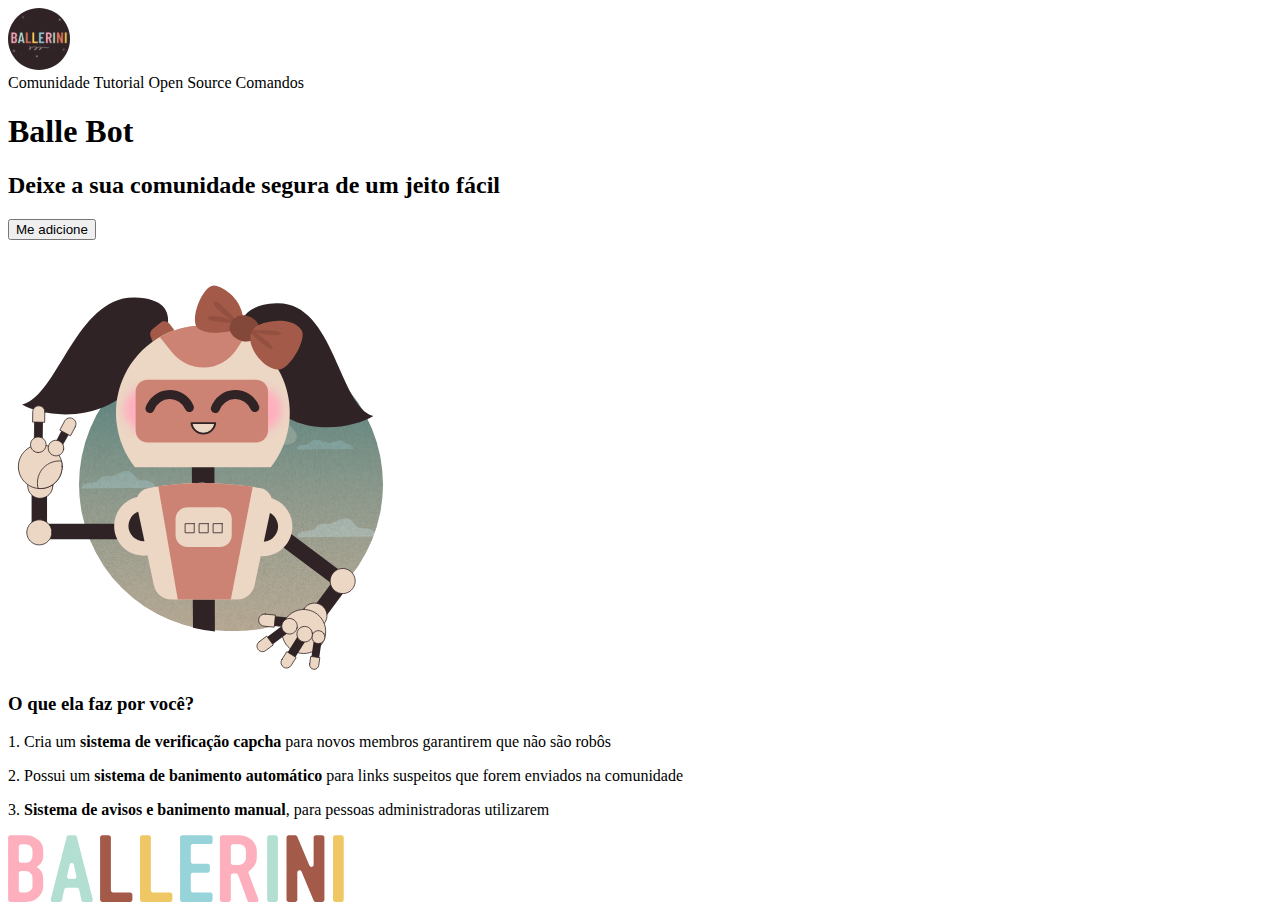
==== landing-page/index.html @ f7d09fb0 "Create landing page html file" ====
<!DOCTYPE html>
<html lang="pt-BR">

<head>
  <meta charset="UTF-8">
  <meta name="viewport" content="width=device-width, initial-scale=1.0">
  <meta name="description" content="Um bot que irá moderar e deixar a sua comunidade segura de um jeito fácil!">
  <title>Balle Bot - Modere sua comunidade no discord</title>
</head>

<body>
  <header>
    <img src="logo.svg" alt="Logo da comunidade" />
    <nav>
      <a>Comunidade</a>
      <a>Tutorial</a>
      <a>Open Source</a>
      <a>Comandos</a>
    </nav>
  </header>

  <main>
    <section>
      <div>
        <h1>Balle Bot</h1>
        <h2>Deixe a sua comunidade segura de um jeito fácil</h2>
        <button>Me adicione</button>
      </div>
      <img src="ballebot.svg" alt="Imagem da balle bot" />
    </section>

    <section>
      <h3>O que ela faz por você?</h3>
      <p>1. Cria um <strong>sistema de verificação capcha</strong> para novos membros garantirem que não são robôs</p>
      <p>2. Possui um <strong>sistema de banimento automático</strong> para links suspeitos que forem enviados na
        comunidade</p>
      <p>3. <strong>Sistema de avisos e banimento manual</strong>, para pessoas administradoras utilizarem</p>
    </section>
  </main>

  <footer>
    <img src="ballerini.svg" alt="Ballerine logo" />
  </footer>
</body>

</html>
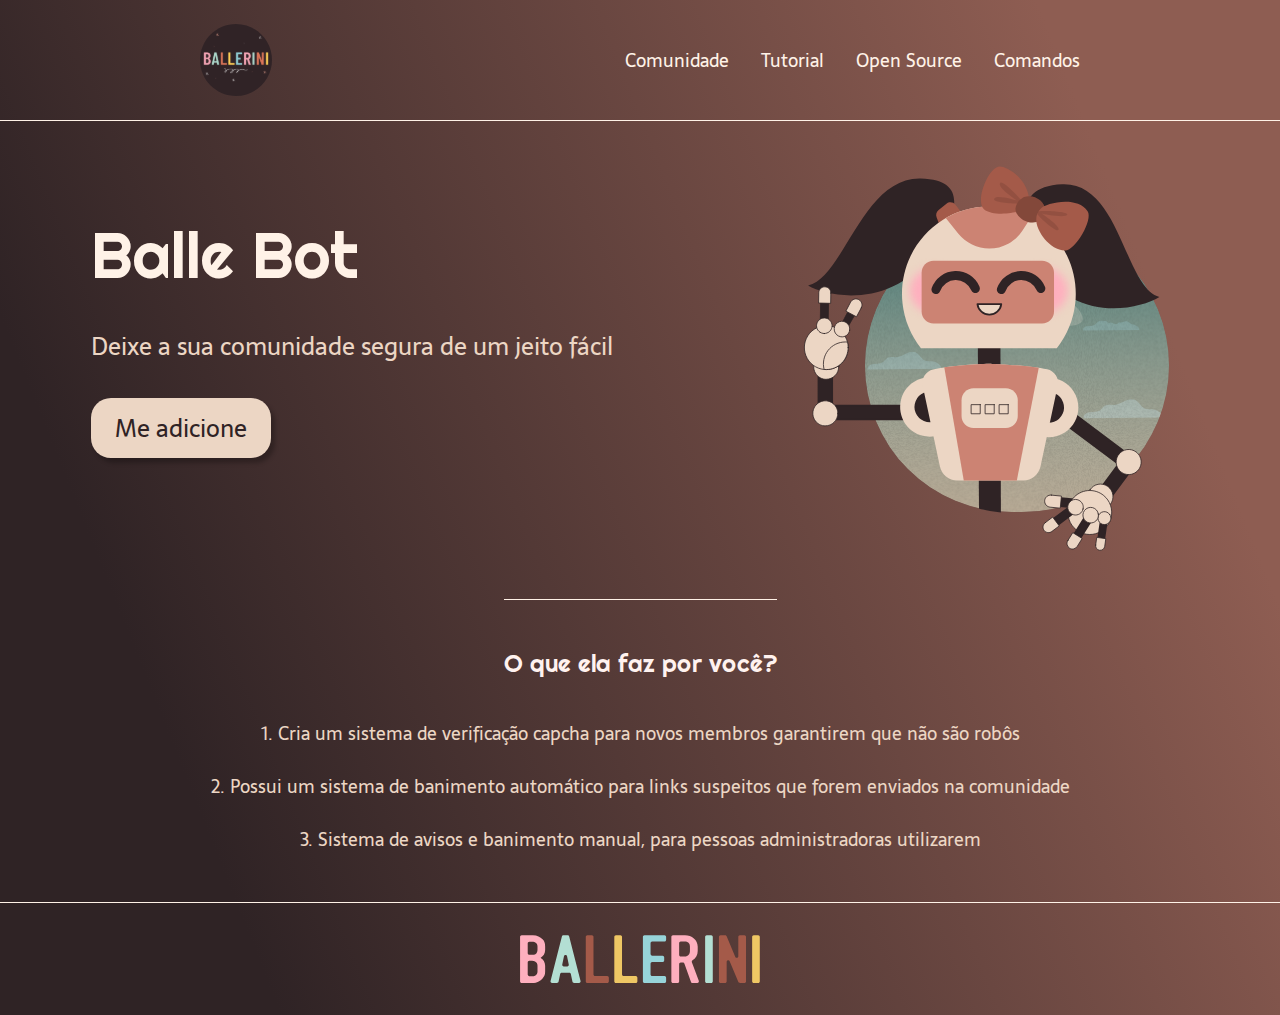
==== commit 303c124b: "Add css style classes" ====
--- a/landing-page/index.html
+++ b/landing-page/index.html
@@ -6,40 +6,44 @@
   <meta name="viewport" content="width=device-width, initial-scale=1.0">
   <meta name="description" content="Um bot que irá moderar e deixar a sua comunidade segura de um jeito fácil!">
   <title>Balle Bot - Modere sua comunidade no discord</title>
+  <link rel="stylesheet" type="text/css" href="style.css">
 </head>
 
 <body>
-  <header>
-    <img src="logo.svg" alt="Logo da comunidade" />
-    <nav>
-      <a>Comunidade</a>
-      <a>Tutorial</a>
-      <a>Open Source</a>
-      <a>Comandos</a>
+  <header class="cabecalho">
+    <img class="cabecalho-imagem" src="logo.svg" alt="Logo da comunidade" />
+    <nav class="cabecalho-menu">
+      <a class="cabecalho-menu-item">Comunidade</a>
+      <a class="cabecalho-menu-item">Tutorial</a>
+      <a class="cabecalho-menu-item">Open Source</a>
+      <a class="cabecalho-menu-item">Comandos</a>
     </nav>
   </header>
 
-  <main>
-    <section>
-      <div>
-        <h1>Balle Bot</h1>
-        <h2>Deixe a sua comunidade segura de um jeito fácil</h2>
-        <button>Me adicione</button>
+  <main class="conteudo">
+    <section class="conteudo-principal">
+      <div class="conteudo-principal-escrito">
+        <h1 class="conteudo-principal-escrito-titulo">Balle Bot</h1>
+        <h2 class="conteudo-principal-escrito-subtitulo">Deixe a sua comunidade segura de um jeito fácil</h2>
+        <button class="conteudo-principal-escrito-botao">Me adicione</button>
       </div>
-      <img src="ballebot.svg" alt="Imagem da balle bot" />
+      <img class="conteudo-principal-imagem" src="ballebot.svg" alt="Imagem da balle bot" />
     </section>
 
-    <section>
-      <h3>O que ela faz por você?</h3>
-      <p>1. Cria um <strong>sistema de verificação capcha</strong> para novos membros garantirem que não são robôs</p>
-      <p>2. Possui um <strong>sistema de banimento automático</strong> para links suspeitos que forem enviados na
+    <section class="conteudo-secundario">
+      <h3 class="conteudo-secundario-titulo">O que ela faz por você?</h3>
+      <p class="conteudo-secundario-paragrafo">1. Cria um <strong>sistema de verificação capcha</strong> para novos
+        membros garantirem que não são robôs</p>
+      <p class="conteudo-secundario-paragrafo">2. Possui um <strong>sistema de banimento automático</strong> para links
+        suspeitos que forem enviados na
         comunidade</p>
-      <p>3. <strong>Sistema de avisos e banimento manual</strong>, para pessoas administradoras utilizarem</p>
+      <p class="conteudo-secundario-paragrafo">3. <strong>Sistema de avisos e banimento manual</strong>, para pessoas
+        administradoras utilizarem</p>
     </section>
   </main>
 
-  <footer>
-    <img src="ballerini.svg" alt="Ballerine logo" />
+  <footer class="rodape">
+    <img class="rodape-imagem" src="ballerini.svg" alt="Ballerine logo" />
   </footer>
 </body>
 
--- a/landing-page/style.css
+++ b/landing-page/style.css
@@ -0,0 +1,126 @@
+@import url("https://fonts.googleapis.com/css2?family=Righteous&family=Sarala:wght@400;700&display=swap");
+
+* {
+  margin: 0;
+  padding: 0;
+  box-sizing: border-box;
+  text-decoration: none;
+}
+
+body {
+  font-size: 100%;
+  background: linear-gradient(68.15deg, #2f2325 16.62%, #8e5d52 85.61%);
+}
+
+.cabecalho {
+  display: flex;
+  flex-direction: row;
+  align-items: center;
+  justify-content: space-around;
+  padding: 24px;
+}
+
+.cabecalho-imagem {
+  height: 72px;
+}
+
+.cabecalho-menu {
+  display: flex;
+  gap: 32px;
+}
+
+.cabecalho-menu-item {
+  font-family: "Sarala", sans-serif;
+  color: #fff2e7;
+  font-weight: 400;
+  font-size: 18px;
+}
+
+.conteudo {
+  margin-bottom: 48px;
+  border-top: 0.4px solid #fff2e7;
+}
+
+.conteudo-principal {
+  display: flex;
+  flex-direction: row;
+  align-items: center;
+  justify-content: space-around;
+}
+
+.conteudo-principal-escrito {
+  display: flex;
+  flex-direction: column;
+  gap: 32px;
+}
+
+.conteudo-principal-escrito-titulo {
+  font-family: "Righteous", cursive;
+  font-weight: 400;
+  font-size: 64px;
+  color: #fff2e7;
+}
+
+.conteudo-principal-escrito-subtitulo {
+  font-family: "Sarala", sans-serif;
+  font-weight: 400;
+  font-size: 24px;
+  color: #ecd6c4;
+}
+
+.conteudo-principal-escrito-botao {
+  background-color: #ecd6c4;
+  width: 180px;
+  height: 60px;
+  border: none;
+  box-shadow: 4px 5px 4px rgba(0, 0, 0, 0.25);
+  border-radius: 20px;
+  font-family: "Sarala", sans-serif;
+  font-weight: 400;
+  font-size: 24px;
+  color: #2f2325;
+}
+
+.conteudo-principal-escrito-botao:hover {
+  background-color: rgba(236, 214, 196, 0.53);
+}
+
+.conteudo-principal-imagem {
+  height: 430px;
+}
+
+.conteudo-secundario {
+  display: flex;
+  flex-direction: column;
+  align-items: center;
+  gap: 24px;
+  margin-top: 48px;
+}
+
+.conteudo-secundario-titulo {
+  border-top: 0.4px solid #fff2e7;
+  padding-top: 48px;
+  font-family: "Righteous", cursive;
+  font-weight: 400;
+  font-size: 24px;
+  color: #fff2ef;
+  margin-bottom: 16px;
+}
+
+.conteudo-secundario-paragrafo {
+  font-family: "Sarala", sans-serif;
+  font-weight: 300;
+  font-size: 18px;
+  color: #ecd6c4;
+}
+
+.rodape {
+  padding: 32px;
+  border-top: 0.4px solid #fff2e7;
+}
+
+.rodape-imagem {
+  height: 48px;
+  display: block;
+  margin: 0 auto;
+}
